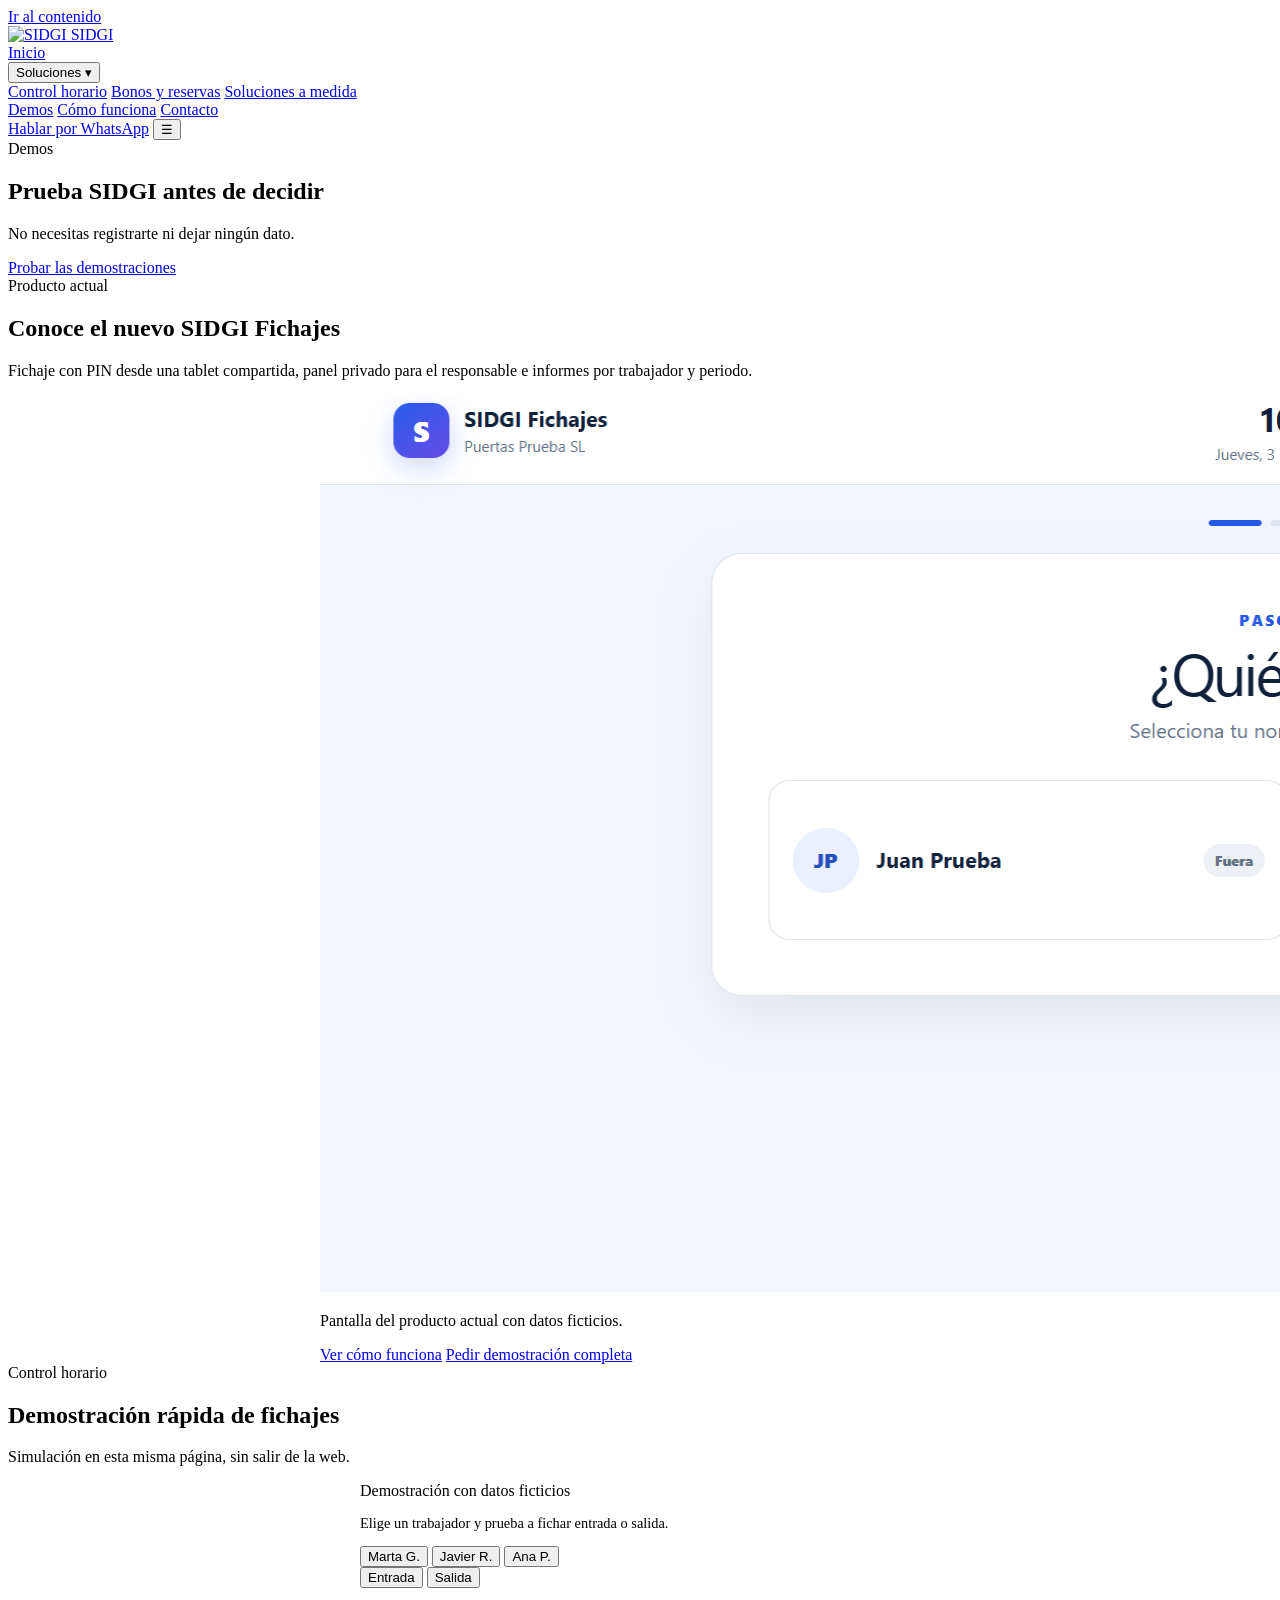
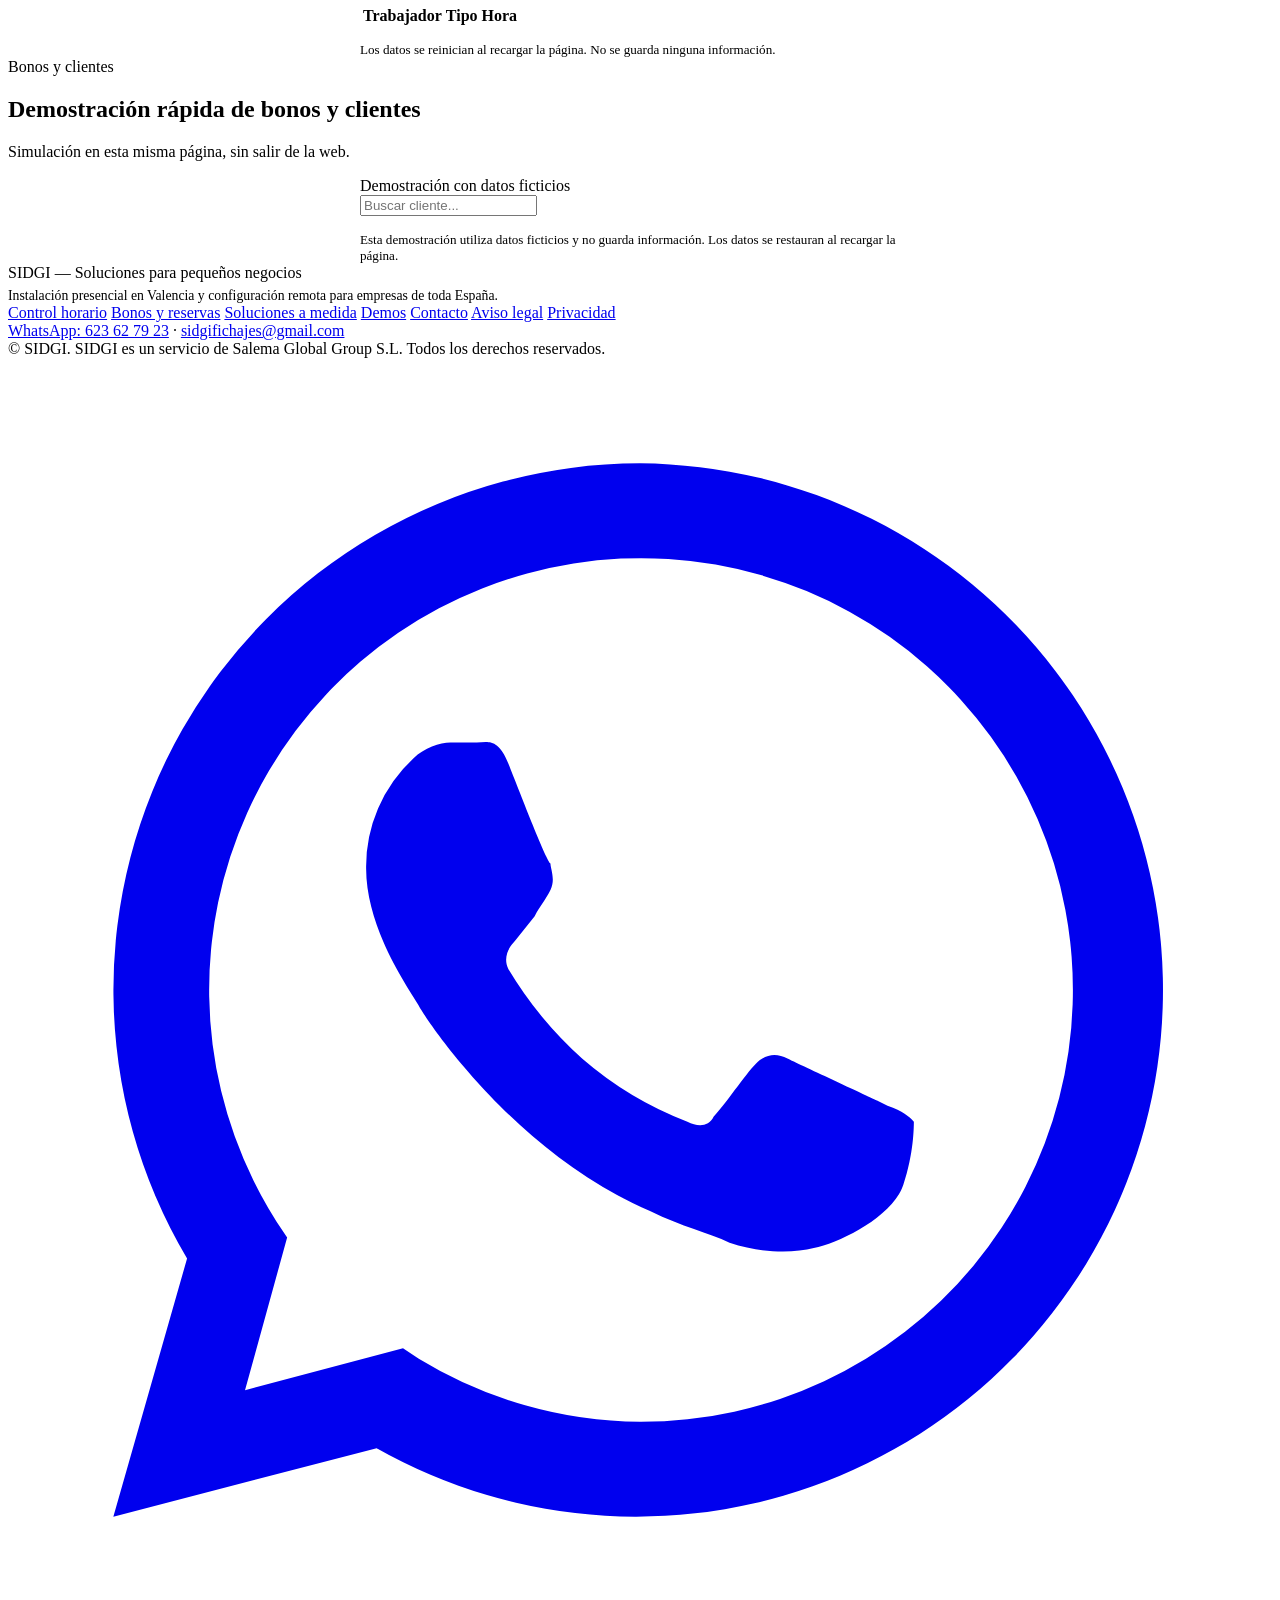
==== demos.html @ 5e6ce364 "Actualiza la web al nuevo SIDGI Fichajes" ====
<!DOCTYPE html>
<html lang="es">
<head>
<meta charset="UTF-8">
<meta name="viewport" content="width=device-width, initial-scale=1.0">
<title>Demos de SIDGI | Fichajes y bonos</title>
<meta name="description" content="Conoce SIDGI Fichajes y prueba demostraciones rápidas de control horario y bonos con datos ficticios, sin registrarte ni dejar datos.">
<link rel="canonical" href="https://sidgi.es/demos.html">
<meta property="og:type" content="website">
<meta property="og:url" content="https://sidgi.es/demos.html">
<meta property="og:title" content="Demos de SIDGI | Fichajes y bonos">
<meta property="og:description" content="Conoce SIDGI Fichajes y prueba demostraciones rápidas con datos ficticios, sin registrarte ni dejar datos.">
<meta property="og:image" content="https://sidgi.es/og-image.png">
<meta property="og:locale" content="es_ES">
<meta name="twitter:card" content="summary_large_image">
<meta name="twitter:title" content="Demos de SIDGI | Fichajes y bonos">
<meta name="twitter:description" content="Conoce SIDGI Fichajes y prueba demostraciones rápidas con datos ficticios, sin registrarte ni dejar datos.">
<meta name="twitter:image" content="https://sidgi.es/og-image.png">
<link rel="icon" href="favicon.ico">
<link rel="preconnect" href="https://fonts.googleapis.com">
<link rel="preconnect" href="https://fonts.gstatic.com" crossorigin>
<link href="https://fonts.googleapis.com/css2?family=Inter:wght@400;500;600;700;800&family=JetBrains+Mono:wght@500;600&display=swap" rel="stylesheet">
<link rel="stylesheet" href="styles.css">
</head>
<body>
<a class="skip-link" href="#main">Ir al contenido</a>

<header class="site-header">
  <div class="container header-inner">
    <a href="index.html" class="brand">
      <img src="img/logo-sidgi.png" alt="SIDGI" class="brand-logo">
      <span>SIDGI</span>
    </a>
    <nav class="main-nav" id="main-nav">
      <a href="index.html">Inicio</a>
      <div class="nav-dropdown">
        <button class="nav-dropdown-toggle" aria-expanded="false">Soluciones ▾</button>
        <div class="nav-dropdown-menu">
          <a href="fichajes.html">Control horario</a>
          <a href="bonos.html">Bonos y reservas</a>
          <a href="automatizaciones.html">Soluciones a medida</a>
        </div>
      </div>
      <a href="demos.html" class="active">Demos</a>
      <a href="index.html#como-trabajamos">Cómo funciona</a>
      <a href="contacto.html">Contacto</a>
    </nav>
    <a href="https://wa.me/34623627923?text=Hola%2C%20he%20visto%20la%20web%20de%20SIDGI%20y%20me%20gustar%C3%ADa%20recibir%20informaci%C3%B3n%20sobre%20sus%20soluciones%20para%20peque%C3%B1os%20negocios." target="_blank" rel="noopener noreferrer" class="btn btn-cta nav-cta">Hablar por WhatsApp</a>
    <button class="menu-toggle" id="menu-toggle" aria-label="Abrir menú" aria-expanded="false">☰</button>
  </div>
</header>

<main id="main">

  <section class="hero">
    <div class="container hero-inner">
      <span class="eyebrow">Demos</span>
      <h1>Prueba SIDGI antes de decidir</h1>
      <p>No necesitas registrarte ni dejar ningún dato.</p>
      <div class="btn-row">
        <a href="#demo-fichajes" class="btn btn-primary">Probar las demostraciones</a>
      </div>
    </div>
  </section>


  <!-- PRODUCTO ACTUAL -->
  <section id="sistema-real" class="section-alt">
    <div class="container">
      <div class="section-head center">
        <span class="eyebrow">Producto actual</span>
        <h2>Conoce el nuevo SIDGI Fichajes</h2>
        <p>Fichaje con PIN desde una tablet compartida, panel privado para el responsable e informes por trabajador y periodo.</p>
      </div>
      <div style="max-width:640px;margin:0 auto;">
        <a href="fichajes.html#sistema-real" aria-label="Ver las pantallas del nuevo SIDGI Fichajes">
          <img src="img/fichajes-v2-tablet.png" alt="Pantalla del nuevo SIDGI Fichajes en una tablet compartida" class="screenshot" width="1918" height="896">
        </a>
        <p class="captures-note">Pantalla del producto actual con datos ficticios.</p>
        <div class="btn-row" style="justify-content:center;">
          <a href="fichajes.html#sistema-real" class="btn btn-primary">Ver cómo funciona</a>
          <a href="https://wa.me/34623627923?text=Hola%2C%20he%20visto%20la%20demostraci%C3%B3n%20de%20SIDGI%20Fichajes%20y%20quiero%20ver%20el%20producto%20completo." target="_blank" rel="noopener noreferrer" class="btn btn-wa">Pedir demostración completa</a>
        </div>
      </div>
    </div>
  </section>

  <!-- DEMO FICHAJES -->
  <section id="demo-fichajes">
    <div class="container">
      <div class="section-head center">
        <span class="eyebrow">Control horario</span>
        <h2>Demostración rápida de fichajes</h2>
        <p>Simulación en esta misma página, sin salir de la web.</p>
      </div>
      <div class="demo-shell" style="max-width:560px;margin:0 auto;">
        <span class="demo-flag">Demostración con datos ficticios</span>
        <p style="font-size:0.9rem;">Elige un trabajador y prueba a fichar entrada o salida.</p>
        <div class="demo-worker-select">
          <button type="button" class="demo-worker-btn selected">Marta G.</button>
          <button type="button" class="demo-worker-btn">Javier R.</button>
          <button type="button" class="demo-worker-btn">Ana P.</button>
        </div>
        <div class="demo-clock-actions">
          <button type="button" class="btn btn-primary" data-action="entrada">Entrada</button>
          <button type="button" class="btn btn-ghost" data-action="salida">Salida</button>
        </div>
        <p class="demo-message"></p>
        <table class="demo-table">
          <thead><tr><th>Trabajador</th><th>Tipo</th><th>Hora</th></tr></thead>
          <tbody></tbody>
        </table>
        <p style="font-size:0.82rem;margin-top:14px;margin-bottom:0;">Los datos se reinician al recargar la página. No se guarda ninguna información.</p>
      </div>
    </div>
  </section>

  <!-- DEMO BONOS -->
  <section id="demo-bonos" class="section-alt">
    <div class="container">
      <div class="section-head center">
        <span class="eyebrow">Bonos y clientes</span>
        <h2>Demostración rápida de bonos y clientes</h2>
        <p>Simulación en esta misma página, sin salir de la web.</p>
      </div>
      <div class="demo-shell" style="max-width:560px;margin:0 auto;">
        <span class="demo-flag">Demostración con datos ficticios</span>
        <div class="demo-client-search">
          <input type="text" placeholder="Buscar cliente...">
        </div>
        <div class="demo-client-list"></div>
        <div class="demo-client-card"></div>
        <p class="demo-message"></p>
        <p style="font-size:0.82rem;margin-top:14px;margin-bottom:0;">Esta demostración utiliza datos ficticios y no guarda información. Los datos se restauran al recargar la página.</p>
      </div>
    </div>
  </section>

</main>

<footer class="site-footer">
  <div class="container footer-inner">
    <div>
      <div class="footer-brand">SIDGI — Soluciones para pequeños negocios</div>
      <p style="font-size:0.86rem;color:var(--ink-faint);margin:6px 0 0;">Instalación presencial en Valencia y configuración remota para empresas de toda España.</p>
    </div>
    <nav class="footer-nav">
      <a href="fichajes.html">Control horario</a>
      <a href="bonos.html">Bonos y reservas</a>
      <a href="automatizaciones.html">Soluciones a medida</a>
      <a href="demos.html">Demos</a>
      <a href="contacto.html">Contacto</a>
      <a href="aviso-legal.html">Aviso legal</a>
      <a href="privacidad.html">Privacidad</a>
    </nav>
    <div class="footer-contact">
      <a href="https://wa.me/34623627923?text=Hola%2C%20he%20visto%20la%20web%20de%20SIDGI%20y%20me%20gustar%C3%ADa%20recibir%20informaci%C3%B3n%20sobre%20sus%20soluciones%20para%20peque%C3%B1os%20negocios." target="_blank" rel="noopener noreferrer">WhatsApp: 623 62 79 23</a> · <a href="mailto:sidgifichajes@gmail.com">sidgifichajes@gmail.com</a>
    </div>
    <div class="footer-copy">© <span id="year"></span> SIDGI. SIDGI es un servicio de Salema Global Group S.L. Todos los derechos reservados.</div>
  </div>
</footer>


<a class="wa-float" href="https://wa.me/34623627923?text=Hola%2C%20he%20visto%20la%20web%20de%20SIDGI%20y%20me%20gustar%C3%ADa%20recibir%20informaci%C3%B3n%20sobre%20sus%20soluciones%20para%20peque%C3%B1os%20negocios." target="_blank" rel="noopener noreferrer" aria-label="Hablar por WhatsApp"><svg viewBox="0 0 24 24" fill="currentColor" aria-hidden="true"><path d="M12 2a10 10 0 0 0-8.6 15.1L2 22l5-1.3A10 10 0 1 0 12 2Zm0 18.2a8.2 8.2 0 0 1-4.2-1.2l-.3-.2-3 .8.8-2.9-.2-.3A8.2 8.2 0 1 1 12 20.2Zm4.5-6.1c-.2-.1-1.5-.7-1.7-.8-.2-.1-.4-.1-.6.1-.2.2-.6.8-.8 1-.1.2-.3.2-.5.1a6.7 6.7 0 0 1-2-1.2 7.4 7.4 0 0 1-1.4-1.7c-.1-.2 0-.4.1-.5l.4-.5c.1-.2.2-.3.3-.5s0-.4 0-.5c-.1-.1-.6-1.4-.8-1.9-.2-.5-.4-.4-.6-.4h-.5c-.2 0-.5.1-.7.3a2.8 2.8 0 0 0-.9 2.1c0 1.2.9 2.4 1 2.6.1.2 1.8 2.8 4.4 3.9.6.3 1.1.4 1.5.6.6.2 1.2.2 1.6.1.5-.1 1.5-.6 1.7-1.2.2-.6.2-1.1.2-1.2-.1-.1-.2-.2-.5-.3Z"/></svg></a>
<script src="script.js"></script>
</body>
</html>
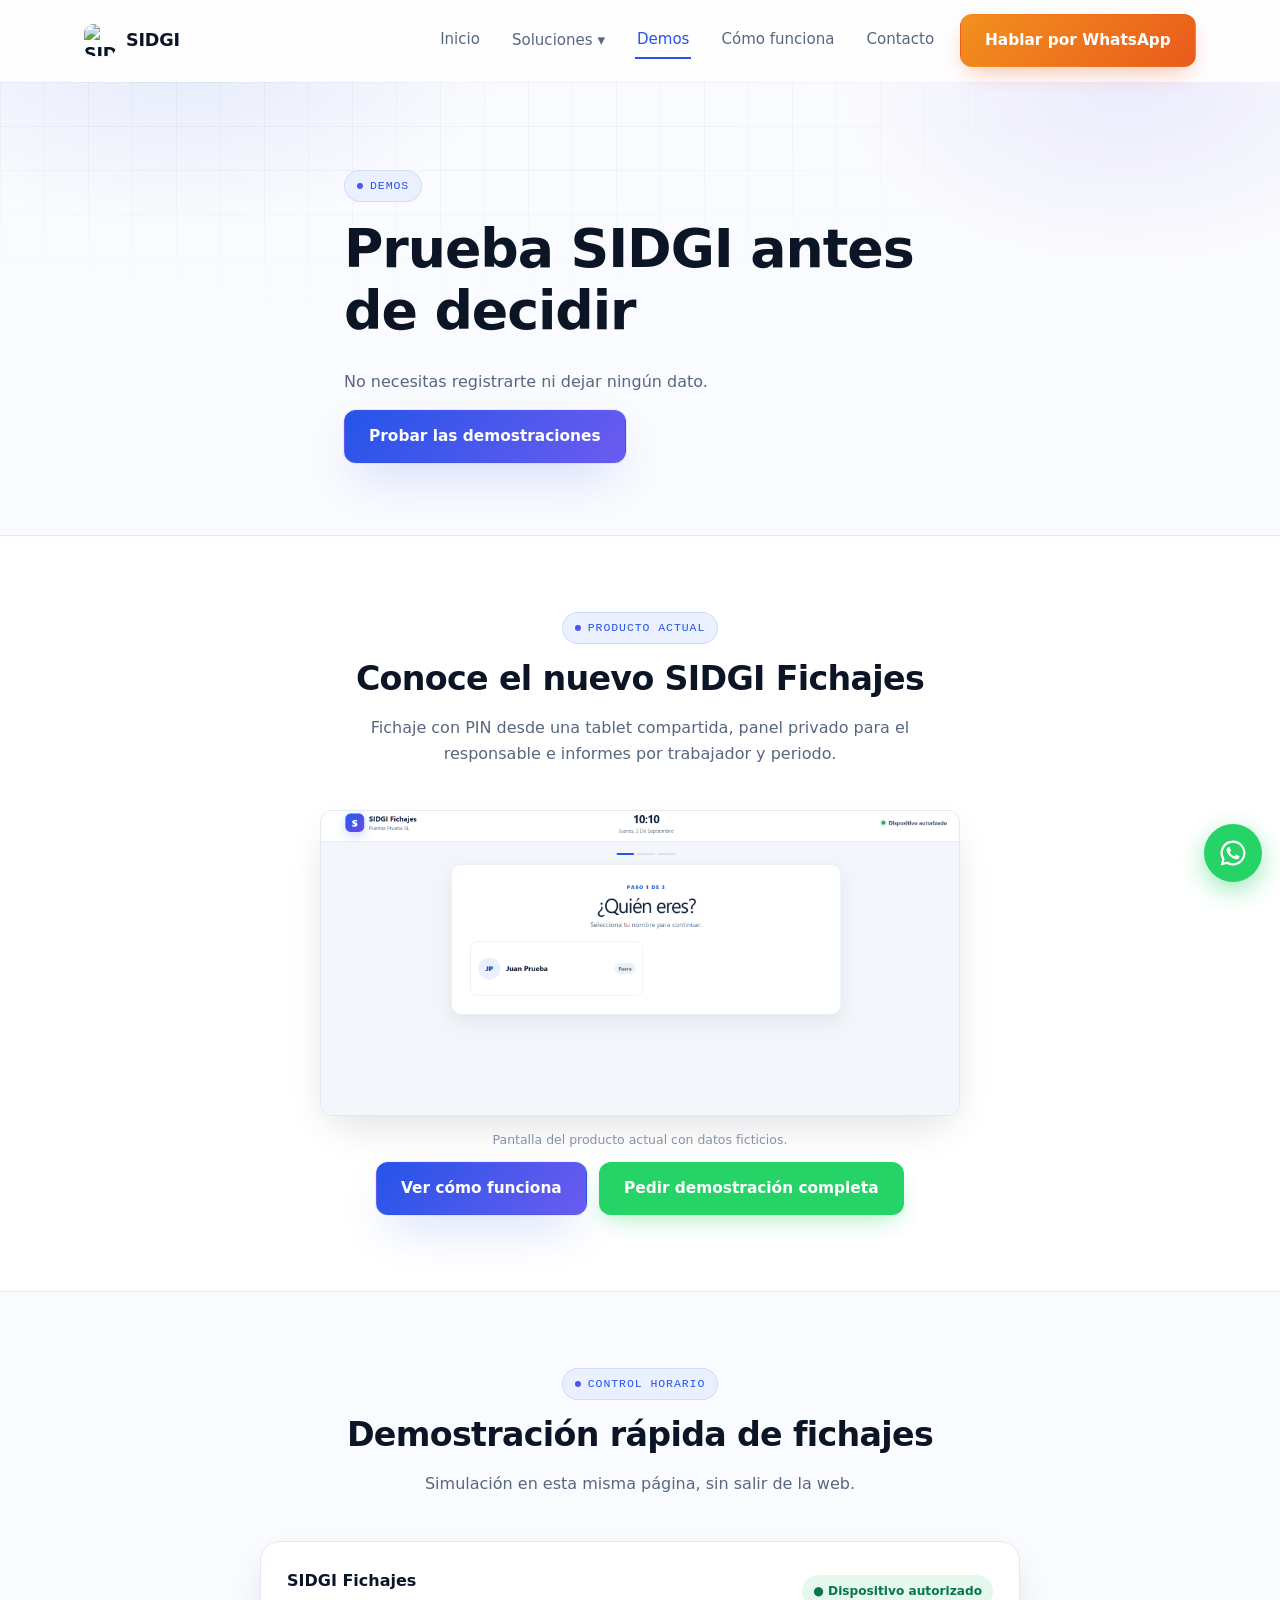
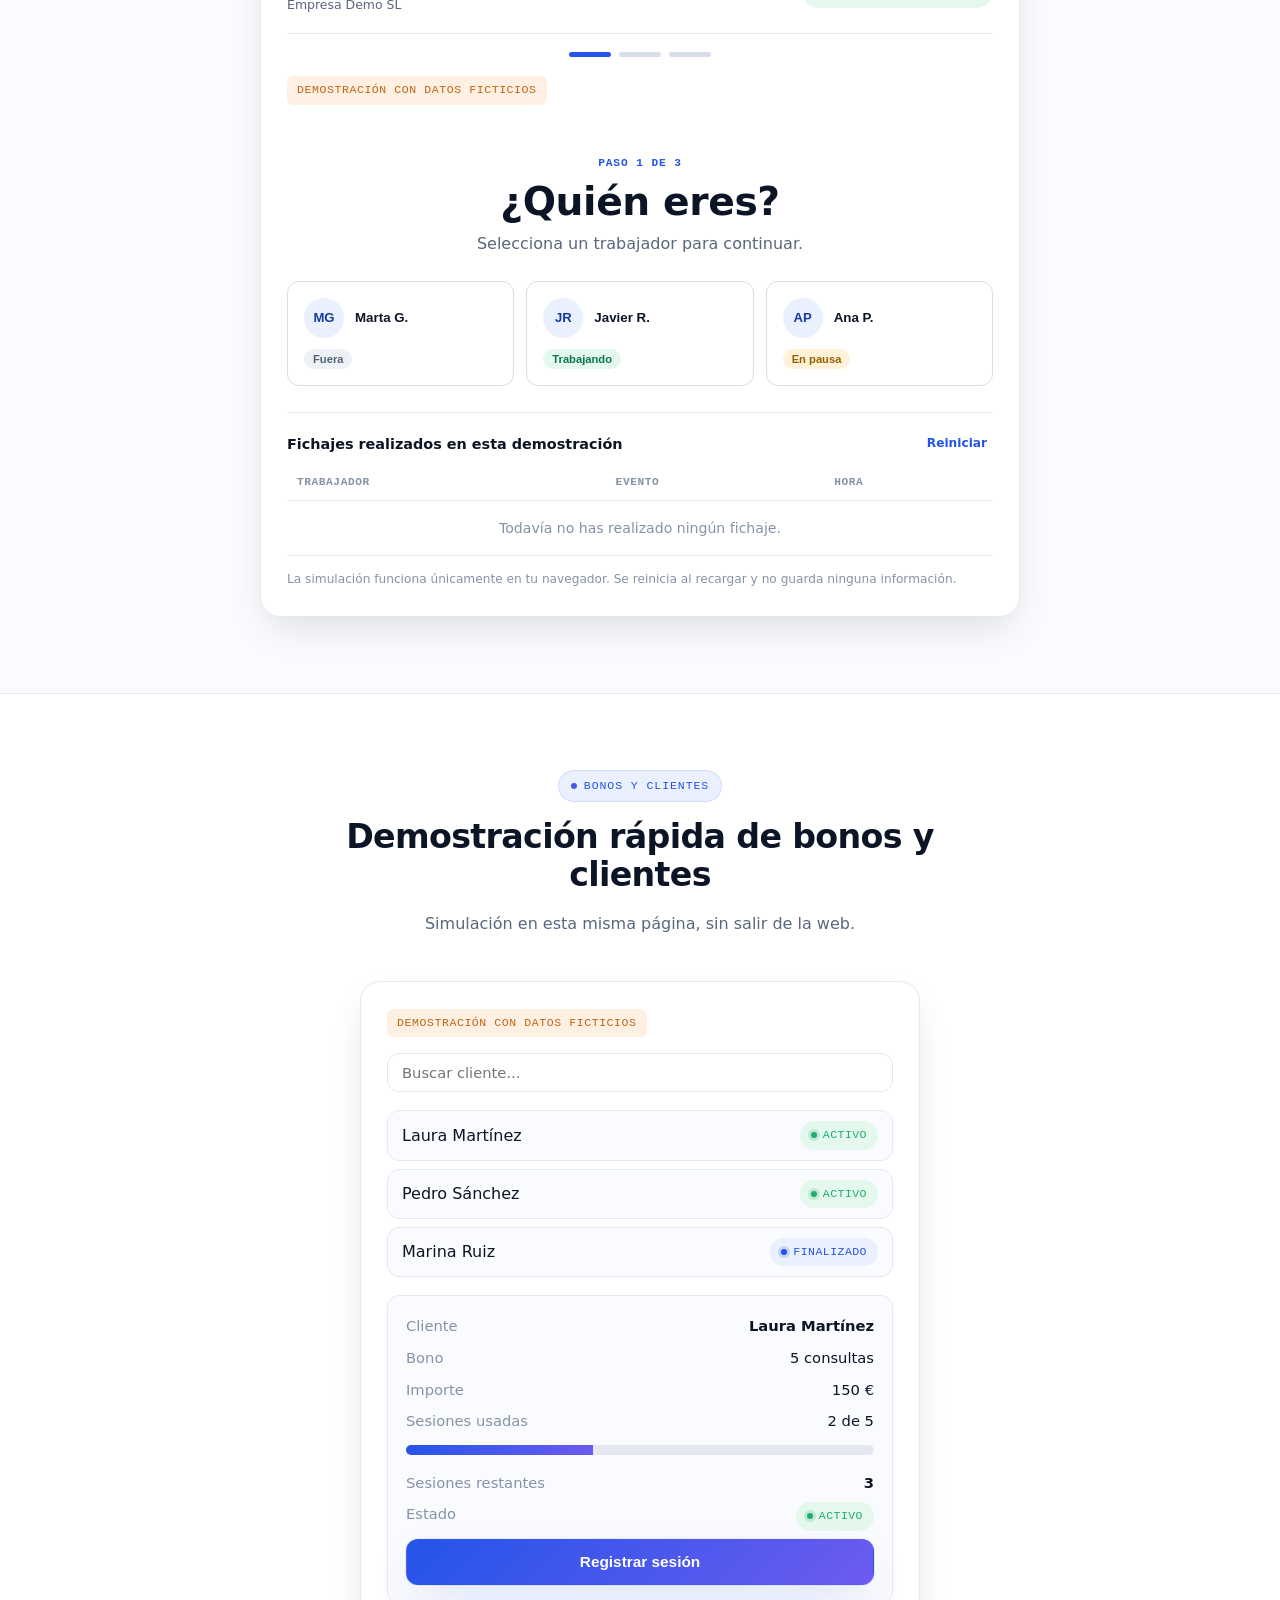
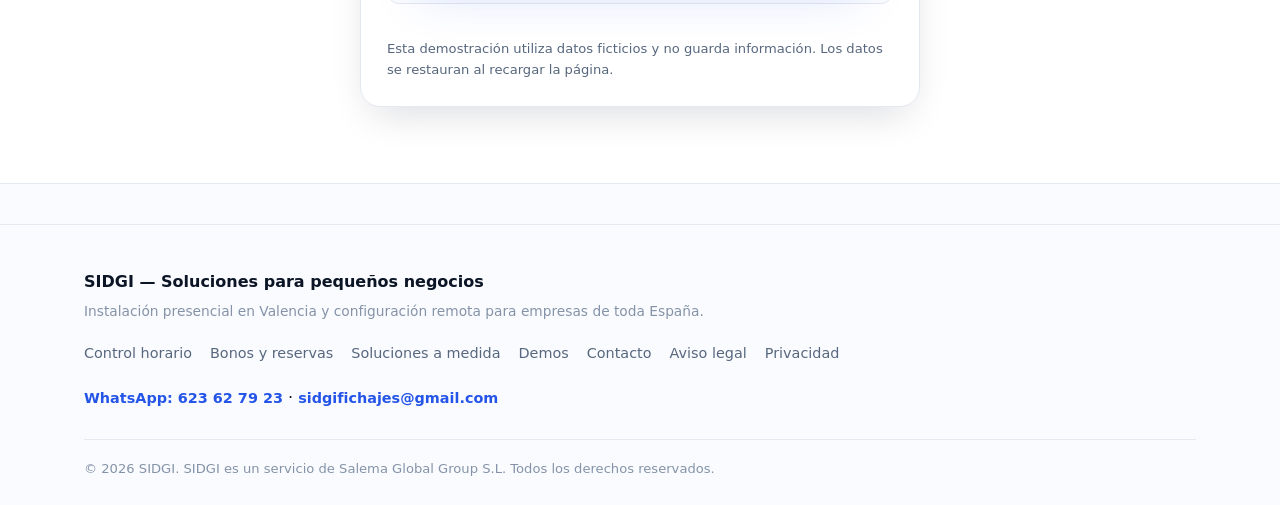
==== commit d349ec9c: "Renueva la demostracion interactiva de fichajes" ====
--- a/demos.html
+++ b/demos.html
@@ -93,24 +93,72 @@
         <h2>Demostración rápida de fichajes</h2>
         <p>Simulación en esta misma página, sin salir de la web.</p>
       </div>
-      <div class="demo-shell" style="max-width:560px;margin:0 auto;">
+      <div class="demo-shell demo-timeclock" style="max-width:760px;margin:0 auto;">
+        <div class="demo-kiosk-head">
+          <div><strong>SIDGI Fichajes</strong><span>Empresa Demo SL</span></div>
+          <span class="demo-device-ok">● Dispositivo autorizado</span>
+        </div>
+        <div class="demo-progress" aria-label="Progreso de la demostración"><span class="active"></span><span></span><span></span></div>
         <span class="demo-flag">Demostración con datos ficticios</span>
-        <p style="font-size:0.9rem;">Elige un trabajador y prueba a fichar entrada o salida.</p>
-        <div class="demo-worker-select">
-          <button type="button" class="demo-worker-btn selected">Marta G.</button>
-          <button type="button" class="demo-worker-btn">Javier R.</button>
-          <button type="button" class="demo-worker-btn">Ana P.</button>
-        </div>
-        <div class="demo-clock-actions">
-          <button type="button" class="btn btn-primary" data-action="entrada">Entrada</button>
-          <button type="button" class="btn btn-ghost" data-action="salida">Salida</button>
-        </div>
-        <p class="demo-message"></p>
-        <table class="demo-table">
-          <thead><tr><th>Trabajador</th><th>Tipo</th><th>Hora</th></tr></thead>
-          <tbody></tbody>
-        </table>
-        <p style="font-size:0.82rem;margin-top:14px;margin-bottom:0;">Los datos se reinician al recargar la página. No se guarda ninguna información.</p>
+        <p class="demo-message" role="status" aria-live="polite"></p>
+
+        <div data-demo-step="workers">
+          <div class="demo-step-head">
+            <span>Paso 1 de 3</span>
+            <h3>¿Quién eres?</h3>
+            <p>Selecciona un trabajador para continuar.</p>
+          </div>
+          <div class="demo-worker-grid">
+            <button type="button" class="demo-worker-card" data-worker="marta">
+              <span class="demo-avatar">MG</span><strong>Marta G.</strong><span class="demo-status" data-status-for="marta"></span>
+            </button>
+            <button type="button" class="demo-worker-card" data-worker="javier">
+              <span class="demo-avatar">JR</span><strong>Javier R.</strong><span class="demo-status" data-status-for="javier"></span>
+            </button>
+            <button type="button" class="demo-worker-card" data-worker="ana">
+              <span class="demo-avatar">AP</span><strong>Ana P.</strong><span class="demo-status" data-status-for="ana"></span>
+            </button>
+          </div>
+        </div>
+
+        <div data-demo-step="pin" hidden>
+          <button type="button" class="demo-back" data-demo-back>← Cambiar trabajador</button>
+          <div class="demo-step-head">
+            <span>Paso 2 de 3</span>
+            <h3>Confirma tu identidad</h3>
+            <p>Introduce el PIN de demostración: <strong>1234</strong></p>
+          </div>
+          <div class="demo-selected-worker"><span class="demo-avatar"></span><strong></strong></div>
+          <div class="demo-pin-dots" aria-label="PIN introducido"><span></span><span></span><span></span><span></span></div>
+          <div class="demo-keypad" aria-label="Teclado numérico">
+            <button type="button" data-pin-key="1">1</button><button type="button" data-pin-key="2">2</button><button type="button" data-pin-key="3">3</button>
+            <button type="button" data-pin-key="4">4</button><button type="button" data-pin-key="5">5</button><button type="button" data-pin-key="6">6</button>
+            <button type="button" data-pin-key="7">7</button><button type="button" data-pin-key="8">8</button><button type="button" data-pin-key="9">9</button>
+            <button type="button" class="demo-key-delete" data-pin-delete>Borrar</button><button type="button" data-pin-key="0">0</button><button type="button" class="demo-key-confirm" data-pin-confirm disabled>Confirmar</button>
+          </div>
+          <p class="demo-pin-error" role="alert"></p>
+        </div>
+
+        <div data-demo-step="actions" hidden>
+          <button type="button" class="demo-back" data-demo-back>← Cambiar trabajador</button>
+          <div class="demo-step-head">
+            <span>Paso 3 de 3</span>
+            <h3 data-demo-greeting></h3>
+            <p data-demo-state></p>
+          </div>
+          <div class="demo-action-grid" data-demo-actions></div>
+        </div>
+
+        <div class="demo-recent">
+          <div class="demo-recent-head"><h4>Fichajes realizados en esta demostración</h4><button type="button" data-demo-reset>Reiniciar</button></div>
+          <div class="demo-table-wrap">
+            <table class="demo-table">
+              <thead><tr><th>Trabajador</th><th>Evento</th><th>Hora</th></tr></thead>
+              <tbody><tr class="demo-empty"><td colspan="3">Todavía no has realizado ningún fichaje.</td></tr></tbody>
+            </table>
+          </div>
+        </div>
+        <p class="demo-privacy-note">La simulación funciona únicamente en tu navegador. Se reinicia al recargar y no guarda ninguna información.</p>
       </div>
     </div>
   </section>
--- a/styles.css
+++ b/styles.css
@@ -0,0 +1,809 @@
+/* =========================================================
+   SIDGI — Design tokens (premium SaaS pass)
+   ========================================================= */
+:root {
+  --bg: #fafbfe;
+  --bg-alt: #f2f5fa;
+  --surface: #ffffff;
+  --surface-glass: rgba(255, 255, 255, 0.72);
+  --ink: #0b1526;
+  --ink-soft: #57677e;
+  --ink-faint: #8493a8;
+  --border: #e4e9f1;
+  --border-strong: #d7deea;
+
+  --primary: #2454e8;
+  --primary-dark: #153b9e;
+  --primary-tint: #eaf0fe;
+  --violet: #6d5bf0;
+  --gradient-brand: linear-gradient(135deg, #2454e8 0%, #6d5bf0 100%);
+
+  --cta: #ea7a1c;
+  --cta-dark: #c4630f;
+  --cta-tint: #fef1e4;
+  --gradient-cta: linear-gradient(135deg, #f2911e 0%, #ea5a1c 100%);
+
+  --status: #1fae6b;
+  --status-tint: #e4f8ed;
+
+  --radius-sm: 8px;
+  --radius-md: 12px;
+  --radius-lg: 20px;
+  --radius-xl: 28px;
+
+  --shadow-xs: 0 1px 2px rgba(11, 21, 38, 0.05);
+  --shadow-sm: 0 2px 10px rgba(11, 21, 38, 0.06);
+  --shadow-md: 0 16px 40px -12px rgba(11, 21, 38, 0.16);
+  --shadow-lg: 0 30px 70px -16px rgba(11, 21, 38, 0.22);
+  --shadow-glow: 0 0 0 1px rgba(36, 84, 232, 0.08), 0 20px 48px -14px rgba(36, 84, 232, 0.28);
+
+  --font-body: "Inter", system-ui, -apple-system, "Segoe UI", sans-serif;
+  --font-label: "JetBrains Mono", "SFMono-Regular", Consolas, monospace;
+
+  --container-width: 1160px;
+  --ease: cubic-bezier(0.16, 1, 0.3, 1);
+}
+
+* { box-sizing: border-box; }
+html { scroll-behavior: smooth; }
+@media (prefers-reduced-motion: reduce) {
+  html { scroll-behavior: auto; }
+  * { animation-duration: 0.001ms !important; transition-duration: 0.001ms !important; }
+}
+
+body {
+  margin: 0;
+  background: var(--bg);
+  color: var(--ink);
+  font-family: var(--font-body);
+  font-size: 16px;
+  line-height: 1.6;
+  -webkit-font-smoothing: antialiased;
+  text-rendering: optimizeLegibility;
+}
+
+img { max-width: 100%; display: block; }
+a { color: inherit; }
+
+.container {
+  max-width: var(--container-width);
+  margin: 0 auto;
+  padding: 0 24px;
+}
+
+h1, h2, h3 { line-height: 1.15; margin: 0 0 0.5em; font-weight: 800; color: var(--ink); letter-spacing: -0.02em; }
+h1 { font-size: clamp(2.1rem, 4.2vw, 3.4rem); }
+h2 { font-size: clamp(1.6rem, 2.6vw, 2.3rem); }
+h3 { font-size: 1.15rem; font-weight: 700; letter-spacing: -0.01em; }
+p { margin: 0 0 1em; color: var(--ink-soft); }
+
+.eyebrow {
+  display: inline-flex;
+  align-items: center;
+  gap: 7px;
+  font-family: var(--font-label);
+  font-size: 0.72rem;
+  font-weight: 500;
+  letter-spacing: 0.08em;
+  text-transform: uppercase;
+  color: var(--primary);
+  background: var(--primary-tint);
+  padding: 6px 12px;
+  border-radius: 100px;
+  margin-bottom: 16px;
+  border: 1px solid rgba(36, 84, 232, 0.12);
+}
+.eyebrow::before {
+  content: "";
+  width: 6px;
+  height: 6px;
+  border-radius: 50%;
+  background: var(--gradient-brand);
+  flex-shrink: 0;
+}
+
+/* Status pill — signature element */
+.pill {
+  display: inline-flex;
+  align-items: center;
+  gap: 6px;
+  font-family: var(--font-label);
+  font-size: 0.72rem;
+  font-weight: 500;
+  letter-spacing: 0.04em;
+  text-transform: uppercase;
+  padding: 5px 11px;
+  border-radius: 100px;
+  background: var(--status-tint);
+  color: var(--status);
+}
+.pill::before {
+  content: "";
+  width: 6px;
+  height: 6px;
+  border-radius: 50%;
+  background: currentColor;
+  box-shadow: 0 0 0 3px color-mix(in srgb, currentColor 18%, transparent);
+}
+.pill.pill-neutral { background: var(--primary-tint); color: var(--primary); }
+
+/* =========================================================
+   Buttons
+   ========================================================= */
+.btn {
+  display: inline-flex;
+  align-items: center;
+  justify-content: center;
+  gap: 8px;
+  padding: 13px 24px;
+  border-radius: var(--radius-md);
+  font-weight: 600;
+  font-size: 0.96rem;
+  text-decoration: none;
+  border: 1px solid transparent;
+  cursor: pointer;
+  transition: transform 0.25s var(--ease), box-shadow 0.25s var(--ease), background 0.25s var(--ease), border-color 0.25s var(--ease);
+  will-change: transform;
+}
+.btn:focus-visible { outline: 3px solid var(--cta); outline-offset: 2px; }
+.btn:active { transform: translateY(1px) scale(0.98); }
+
+.btn-cta {
+  background: var(--gradient-cta);
+  color: #fff;
+  box-shadow: 0 10px 24px -8px rgba(234, 90, 28, 0.45);
+}
+.btn-cta:hover { transform: translateY(-2px); box-shadow: 0 16px 34px -8px rgba(234, 90, 28, 0.5); }
+
+.btn-primary { background: var(--gradient-brand); color: #fff; box-shadow: var(--shadow-glow); }
+.btn-primary:hover { transform: translateY(-2px); box-shadow: 0 0 0 1px rgba(36,84,232,.1), 0 26px 54px -14px rgba(36, 84, 232, 0.38); }
+
+.btn-ghost { background: var(--surface); color: var(--primary); border-color: var(--border-strong); }
+.btn-ghost:hover { border-color: var(--primary); background: var(--primary-tint); transform: translateY(-2px); }
+
+.btn-block { width: 100%; }
+.btn-row { display: flex; flex-wrap: wrap; gap: 12px; margin-top: 8px; }
+
+/* =========================================================
+   Header / nav
+   ========================================================= */
+.site-header {
+  position: sticky;
+  top: 0;
+  z-index: 50;
+  background: var(--surface-glass);
+  backdrop-filter: blur(14px) saturate(160%);
+  -webkit-backdrop-filter: blur(14px) saturate(160%);
+  border-bottom: 1px solid transparent;
+  transition: border-color 0.3s var(--ease), box-shadow 0.3s var(--ease);
+}
+.site-header.is-scrolled { border-bottom-color: var(--border); box-shadow: 0 8px 24px -18px rgba(11,21,38,.3); }
+
+.header-inner { display: flex; align-items: center; gap: 24px; padding-top: 14px; padding-bottom: 14px; }
+.brand { display: flex; align-items: center; gap: 10px; text-decoration: none; font-weight: 800; font-size: 1.1rem; color: var(--ink); margin-right: auto; letter-spacing: -0.01em; }
+.brand-logo { width: 32px; height: 32px; border-radius: 9px; object-fit: cover; box-shadow: var(--shadow-xs); }
+
+.main-nav { display: flex; align-items: center; gap: 28px; }
+.main-nav a { text-decoration: none; font-weight: 500; font-size: 0.94rem; color: var(--ink-soft); padding: 6px 2px; border-bottom: 2px solid transparent; transition: color 0.2s ease, border-color 0.2s ease; }
+.main-nav a:hover, .main-nav a.active { color: var(--primary); border-bottom-color: var(--primary); }
+
+.nav-dropdown { position: relative; }
+.nav-dropdown-toggle { font-family: inherit; font-size: 0.94rem; font-weight: 500; color: var(--ink-soft); background: none; border: none; cursor: pointer; padding: 6px 2px; display: inline-flex; align-items: center; gap: 4px; transition: color 0.2s ease; }
+.nav-dropdown-toggle:hover { color: var(--primary); }
+.nav-dropdown-menu {
+  opacity: 0; visibility: hidden; transform: translateY(-6px);
+  position: absolute; top: calc(100% + 12px); left: 0;
+  background: var(--surface); border: 1px solid var(--border); border-radius: var(--radius-md);
+  box-shadow: var(--shadow-lg); min-width: 230px; padding: 8px;
+  transition: opacity 0.2s var(--ease), transform 0.2s var(--ease), visibility 0.2s;
+}
+.nav-dropdown.open .nav-dropdown-menu,
+.nav-dropdown:focus-within .nav-dropdown-menu { opacity: 1; visibility: visible; transform: translateY(0); }
+.nav-dropdown-menu a { display: block; padding: 10px 12px; border-radius: 8px; font-size: 0.92rem; color: var(--ink-soft); text-decoration: none; border-bottom: none !important; }
+.nav-dropdown-menu a:hover { background: var(--primary-tint); color: var(--primary); }
+
+.nav-cta { white-space: nowrap; }
+.menu-toggle { display: none; background: var(--surface); border: 1px solid var(--border); border-radius: 8px; font-size: 1.2rem; width: 42px; height: 42px; cursor: pointer; color: var(--ink); }
+
+@media (max-width: 860px) {
+  .main-nav { display: none; position: absolute; top: 100%; left: 0; right: 0; background: var(--surface); border-bottom: 1px solid var(--border); flex-direction: column; align-items: stretch; gap: 0; padding: 8px 24px 16px; box-shadow: var(--shadow-md); }
+  .main-nav.open { display: flex; }
+  .main-nav a { padding: 12px 4px; border-bottom: 1px solid var(--border); }
+  .nav-dropdown-menu { position: static; box-shadow: none; border: none; padding: 0 0 0 10px; opacity: 1; visibility: visible; transform: none; display: none; }
+  .nav-dropdown.open .nav-dropdown-menu { display: block; }
+  .nav-cta { display: none; }
+  .menu-toggle { display: inline-flex; align-items: center; justify-content: center; }
+}
+
+/* =========================================================
+   Sections & layout helpers
+   ========================================================= */
+section { padding: 76px 0; position: relative; }
+.section-alt { background: var(--surface); border-top: 1px solid var(--border); border-bottom: 1px solid var(--border); }
+.section-head { max-width: 640px; margin: 0 0 44px; }
+.section-head.center { margin-left: auto; margin-right: auto; text-align: center; }
+
+.grid { display: grid; gap: 24px; }
+.grid-3 { grid-template-columns: repeat(3, 1fr); }
+.grid-2 { grid-template-columns: repeat(2, 1fr); }
+.grid-4 { grid-template-columns: repeat(4, 1fr); }
+@media (max-width: 900px) { .grid-3, .grid-4 { grid-template-columns: repeat(2, 1fr); } }
+@media (max-width: 600px) { .grid-2, .grid-3, .grid-4 { grid-template-columns: 1fr; } }
+
+/* Scroll reveal */
+.reveal { opacity: 0; transform: translateY(18px); transition: opacity 0.7s var(--ease), transform 0.7s var(--ease); }
+.reveal-visible { opacity: 1; transform: translateY(0); }
+
+/* =========================================================
+   Hero
+   ========================================================= */
+.hero {
+  padding: 88px 0 72px;
+  position: relative;
+  overflow: hidden;
+  background:
+    radial-gradient(560px 320px at 14% -10%, rgba(36, 84, 232, 0.10), transparent 60%),
+    radial-gradient(480px 300px at 88% 0%, rgba(109, 91, 240, 0.10), transparent 60%);
+}
+.hero::before {
+  content: "";
+  position: absolute;
+  inset: 0;
+  background-image:
+    linear-gradient(to right, rgba(11, 21, 38, 0.035) 1px, transparent 1px),
+    linear-gradient(to bottom, rgba(11, 21, 38, 0.035) 1px, transparent 1px);
+  background-size: 44px 44px;
+  mask-image: radial-gradient(ellipse 70% 60% at 30% 0%, #000 40%, transparent 85%);
+  pointer-events: none;
+}
+.hero .container { position: relative; }
+.hero-grid { display: grid; grid-template-columns: 1.05fr 0.95fr; gap: 48px; align-items: center; }
+@media (max-width: 980px) { .hero-grid { grid-template-columns: 1fr; } }
+.hero-inner { max-width: 640px; }
+.hero ul { list-style: none; margin: 24px 0; padding: 0; display: grid; gap: 12px; }
+.hero ul li { display: flex; gap: 10px; align-items: flex-start; color: var(--ink-soft); font-size: 0.98rem; }
+.hero ul li::before { content: "✓"; color: var(--status); font-weight: 700; flex-shrink: 0; }
+.hero-note { font-size: 0.88rem; color: var(--ink-faint); margin-top: 20px; }
+
+/* Hero product mockup */
+.hero-visual { display: flex; flex-direction: column; align-items: center; animation: floatIn 1s var(--ease) both 0.15s; }
+@keyframes floatIn { from { opacity: 0; transform: translateY(24px) scale(0.98); } to { opacity: 1; transform: translateY(0) scale(1); } }
+@media (prefers-reduced-motion: reduce) { .hero-visual { animation: none; } }
+
+.mockup-window {
+  width: 100%;
+  max-width: 440px;
+  background: var(--surface);
+  border-radius: var(--radius-lg);
+  border: 1px solid var(--border);
+  box-shadow: var(--shadow-lg);
+  overflow: hidden;
+  transform: rotate(-1.2deg);
+  transition: transform 0.4s var(--ease);
+}
+.mockup-window:hover { transform: rotate(0deg) translateY(-4px); }
+.mockup-bar {
+  display: flex;
+  align-items: center;
+  gap: 6px;
+  padding: 12px 16px;
+  background: var(--bg-alt);
+  border-bottom: 1px solid var(--border);
+}
+.mockup-dot { width: 9px; height: 9px; border-radius: 50%; background: var(--border-strong); }
+.mockup-dot:nth-child(1) { background: #f2635a; }
+.mockup-dot:nth-child(2) { background: #f2b02a; }
+.mockup-dot:nth-child(3) { background: #33c164; }
+.mockup-url {
+  margin-left: 10px;
+  font-family: var(--font-label);
+  font-size: 0.7rem;
+  color: var(--ink-faint);
+  background: var(--surface);
+  border: 1px solid var(--border);
+  border-radius: 6px;
+  padding: 3px 10px;
+}
+.mockup-body { padding: 22px; }
+.mockup-row {
+  display: flex;
+  align-items: center;
+  justify-content: space-between;
+  padding: 12px 14px;
+  border-radius: var(--radius-sm);
+  background: var(--bg-alt);
+  margin-bottom: 10px;
+  font-size: 0.86rem;
+}
+.mockup-row:last-child { margin-bottom: 0; }
+.mockup-avatar {
+  width: 28px; height: 28px; border-radius: 50%;
+  background: var(--gradient-brand);
+  display: inline-flex; align-items: center; justify-content: center;
+  color: #fff; font-size: 0.7rem; font-weight: 700;
+  margin-right: 10px;
+}
+.mockup-name { display: flex; align-items: center; font-weight: 600; color: var(--ink); }
+.mockup-bars { display: flex; align-items: flex-end; gap: 8px; height: 70px; margin-top: 6px; }
+.mockup-bars .bar { flex: 1; background: var(--gradient-brand); border-radius: 5px 5px 0 0; opacity: 0.85; }
+.mockup-stat-row { display: flex; gap: 10px; margin-top: 14px; }
+.mockup-stat { flex: 1; background: var(--bg-alt); border-radius: var(--radius-sm); padding: 10px 12px; }
+.mockup-stat .num { font-weight: 800; font-size: 1.1rem; color: var(--ink); }
+.mockup-stat .cap { font-family: var(--font-label); font-size: 0.62rem; text-transform: uppercase; letter-spacing: 0.05em; color: var(--ink-faint); }
+
+/* =========================================================
+   Cards
+   ========================================================= */
+.card {
+  background: var(--surface);
+  border: 1px solid var(--border);
+  border-radius: var(--radius-lg);
+  padding: 28px;
+  box-shadow: var(--shadow-sm);
+  display: flex;
+  flex-direction: column;
+  transition: transform 0.3s var(--ease), box-shadow 0.3s var(--ease), border-color 0.3s var(--ease);
+}
+.card:hover { transform: translateY(-5px); box-shadow: var(--shadow-md); border-color: var(--border-strong); }
+.card h3 { margin-bottom: 10px; }
+.card p { margin-bottom: 14px; }
+.card ul { list-style: none; padding: 0; margin: 0 0 18px; display: grid; gap: 8px; flex-grow: 1; }
+.card ul li { font-size: 0.92rem; color: var(--ink-soft); display: flex; gap: 8px; }
+.card ul li::before { content: "—"; color: var(--primary); flex-shrink: 0; }
+.card .btn { margin-top: auto; align-self: flex-start; }
+
+.icon-badge {
+  width: 46px; height: 46px; border-radius: 13px;
+  background: var(--gradient-brand);
+  color: #fff;
+  display: flex; align-items: center; justify-content: center;
+  margin-bottom: 18px;
+  box-shadow: var(--shadow-glow);
+}
+.icon-badge svg { width: 22px; height: 22px; }
+
+/* Problem list */
+.problem-list { list-style: none; margin: 0; padding: 0; display: grid; gap: 14px; }
+.problem-list li {
+  background: var(--surface); border: 1px solid var(--border); border-radius: var(--radius-md);
+  padding: 16px 18px; color: var(--ink-soft); display: flex; gap: 10px;
+  transition: transform 0.3s var(--ease), box-shadow 0.3s var(--ease);
+}
+.problem-list li:hover { transform: translateX(4px); box-shadow: var(--shadow-sm); }
+.problem-list li::before { content: "!"; font-weight: 700; color: var(--cta); flex-shrink: 0; }
+.problem-close { margin-top: 26px; font-weight: 700; color: var(--primary); font-size: 1.05rem; }
+
+/* Steps */
+.steps { display: grid; gap: 22px; }
+.step { display: flex; gap: 18px; align-items: flex-start; }
+.step-num {
+  font-family: var(--font-label); font-size: 0.85rem; font-weight: 600; color: #fff;
+  background: var(--gradient-brand); width: 36px; height: 36px; border-radius: 50%;
+  display: flex; align-items: center; justify-content: center; flex-shrink: 0;
+  box-shadow: var(--shadow-glow);
+}
+.step h3 { margin-bottom: 4px; }
+.step p { margin: 0; }
+
+/* Before / after case cards */
+.case-card {
+  background: var(--surface); border: 1px solid var(--border); border-radius: var(--radius-lg);
+  padding: 26px; box-shadow: var(--shadow-sm);
+  transition: transform 0.3s var(--ease), box-shadow 0.3s var(--ease);
+}
+.case-card:hover { transform: translateY(-5px); box-shadow: var(--shadow-md); }
+.case-card .tag { margin-bottom: 12px; }
+.case-row { display: grid; gap: 14px; margin-top: 14px; }
+.case-block { border-left: 3px solid var(--border); padding-left: 12px; }
+.case-block.before { border-color: #cbd5e1; }
+.case-block.after { border-color: var(--status); }
+.case-block span { display: block; font-family: var(--font-label); font-size: 0.68rem; text-transform: uppercase; letter-spacing: 0.06em; color: var(--ink-faint); margin-bottom: 4px; }
+.case-block p { margin: 0; font-size: 0.94rem; }
+
+/* Companies using SIDGI */
+.company-card {
+  background: var(--surface); border: 1px solid var(--border); border-radius: var(--radius-lg);
+  padding: 24px; box-shadow: var(--shadow-sm);
+  display: flex; flex-direction: column; align-items: flex-start; gap: 12px;
+  transition: transform 0.3s var(--ease), box-shadow 0.3s var(--ease);
+}
+.company-card:hover { transform: translateY(-5px); box-shadow: var(--shadow-md); }
+.company-logo { height: 40px; width: auto; max-width: 160px; object-fit: contain; }
+.company-name-only { font-weight: 800; font-size: 1.05rem; color: var(--ink); }
+.company-card p { margin: 0; font-size: 0.92rem; }
+
+/* Testimonials */
+.testimonial-grid { grid-template-columns: repeat(2, minmax(0, 1fr)); }
+.testimonial-card {
+  position: relative;
+  background: var(--surface);
+  border: 1px solid var(--border);
+  border-radius: var(--radius-lg);
+  padding: 28px;
+  box-shadow: var(--shadow-sm);
+}
+.testimonial-card::before {
+  content: "CASO REAL";
+  display: block;
+  height: auto;
+  color: var(--primary);
+  font-family: var(--font-label);
+  font-size: 0.68rem;
+  line-height: 1.2;
+  letter-spacing: 0.09em;
+  font-weight: 800;
+}
+.testimonial-quote { margin: 8px 0 22px; color: var(--ink); font-size: 1.04rem; line-height: 1.6; font-weight: 600; }
+.testimonial-company { margin: 0; color: var(--ink); font-weight: 800; font-size: 0.92rem; }
+.testimonial-company span { color: var(--ink-soft); font-weight: 600; }
+@media (max-width: 700px) { .testimonial-grid { grid-template-columns: 1fr; } }
+
+/* Pricing */
+.price-grid { display: grid; gap: 24px; grid-template-columns: repeat(2, 1fr); }
+@media (max-width: 700px) { .price-grid { grid-template-columns: 1fr; } }
+.price-card {
+  background: var(--surface); border: 1px solid var(--border); border-radius: var(--radius-lg);
+  padding: 30px; box-shadow: var(--shadow-sm); text-align: center;
+  transition: transform 0.3s var(--ease), box-shadow 0.3s var(--ease);
+}
+.price-card:hover { transform: translateY(-5px); box-shadow: var(--shadow-md); }
+.price-card .amount {
+  font-size: 2rem; font-weight: 800; letter-spacing: -0.02em; margin: 8px 0 4px;
+  background: var(--gradient-brand); -webkit-background-clip: text; background-clip: text; color: transparent;
+}
+.price-card .label { font-family: var(--font-label); font-size: 0.72rem; text-transform: uppercase; letter-spacing: 0.06em; color: var(--ink-faint); }
+.price-note { text-align: center; max-width: 520px; margin: 22px auto 0; font-size: 0.9rem; color: var(--ink-faint); }
+
+/* CTA band */
+.cta-band {
+  background: var(--gradient-brand);
+  color: #fff;
+  border-radius: var(--radius-xl);
+  padding: 56px 48px;
+  text-align: center;
+  position: relative;
+  overflow: hidden;
+  box-shadow: var(--shadow-lg);
+}
+.cta-band::before {
+  content: "";
+  position: absolute; inset: 0;
+  background: radial-gradient(420px 240px at 90% 0%, rgba(255,255,255,0.18), transparent 60%);
+}
+.cta-band h2, .cta-band p { color: #fff; position: relative; }
+.cta-band p { color: rgba(255, 255, 255, 0.85); }
+.cta-band .btn-row { justify-content: center; position: relative; }
+.cta-band .btn-cta { background: #fff; color: var(--primary-dark); box-shadow: var(--shadow-md); }
+.cta-band .btn-cta:hover { box-shadow: var(--shadow-lg); }
+.cta-band .btn-ghost { background: rgba(255, 255, 255, 0.1); color: #fff; border-color: rgba(255, 255, 255, 0.35); }
+.cta-band .btn-ghost:hover { background: rgba(255, 255, 255, 0.18); }
+
+/* =========================================================
+   Demo widgets
+   ========================================================= */
+.demo-shell { background: var(--surface); border: 1px solid var(--border); border-radius: var(--radius-lg); box-shadow: var(--shadow-md); padding: 26px; }
+.demo-flag { display: inline-block; background: var(--cta-tint); color: var(--cta-dark); font-family: var(--font-label); font-size: 0.72rem; text-transform: uppercase; letter-spacing: 0.05em; padding: 5px 10px; border-radius: 6px; margin-bottom: 16px; }
+.demo-timeclock { overflow: hidden; }
+.demo-kiosk-head { display: flex; justify-content: space-between; align-items: center; gap: 18px; padding-bottom: 18px; margin-bottom: 18px; border-bottom: 1px solid var(--border); }
+.demo-kiosk-head div { display: grid; gap: 2px; }
+.demo-kiosk-head strong { color: var(--ink); font-size: 1rem; }
+.demo-kiosk-head div span { color: var(--ink-soft); font-size: 0.78rem; }
+.demo-device-ok { color: #08784b; background: var(--status-tint); border-radius: 999px; padding: 7px 11px; font-size: 0.76rem; font-weight: 700; white-space: nowrap; }
+.demo-progress { display: flex; justify-content: center; gap: 8px; margin-bottom: 18px; }
+.demo-progress span { width: 42px; height: 5px; border-radius: 99px; background: var(--border-strong); }
+.demo-progress span.active { background: var(--primary); }
+.demo-step-head { text-align: center; margin: 6px 0 24px; }
+.demo-step-head > span { display: block; color: var(--primary); font-family: var(--font-label); font-size: 0.7rem; font-weight: 700; letter-spacing: 0.08em; text-transform: uppercase; margin-bottom: 8px; }
+.demo-step-head h3 { font-size: clamp(1.65rem, 5vw, 2.45rem); line-height: 1.08; margin: 0 0 8px; }
+.demo-step-head p { margin: 0; color: var(--ink-soft); }
+.demo-worker-grid { display: grid; grid-template-columns: repeat(3, minmax(0, 1fr)); gap: 12px; }
+.demo-worker-card { min-width: 0; display: grid; grid-template-columns: auto 1fr; align-items: center; gap: 11px; border: 1px solid var(--border-strong); background: var(--surface); border-radius: var(--radius-md); padding: 16px; color: var(--ink); cursor: pointer; text-align: left; transition: transform 0.2s var(--ease), border-color 0.2s ease, box-shadow 0.2s ease; }
+.demo-worker-card:hover, .demo-worker-card:focus-visible { transform: translateY(-2px); border-color: var(--primary); box-shadow: var(--shadow-sm); outline: none; }
+.demo-worker-card strong { overflow: hidden; text-overflow: ellipsis; white-space: nowrap; }
+.demo-avatar { display: inline-grid; place-items: center; width: 40px; height: 40px; border-radius: 50%; background: var(--primary-tint); color: var(--primary-dark); font-size: 0.82rem; font-weight: 800; }
+.demo-status { grid-column: 1 / -1; justify-self: start; border-radius: 999px; padding: 4px 9px; font-size: 0.7rem; font-weight: 700; }
+.demo-status.status-fuera { color: #536176; background: #eef1f5; }
+.demo-status.status-trabajando { color: #08784b; background: var(--status-tint); }
+.demo-status.status-pausa { color: #946000; background: #fff2d8; }
+.demo-back { border: 0; background: transparent; color: var(--primary); font: inherit; font-size: 0.86rem; font-weight: 700; padding: 0; margin-bottom: 16px; cursor: pointer; }
+.demo-selected-worker { display: flex; justify-content: center; align-items: center; gap: 10px; margin-bottom: 16px; }
+.demo-pin-dots { display: flex; justify-content: center; gap: 12px; margin-bottom: 20px; }
+.demo-pin-dots span { width: 14px; height: 14px; border: 2px solid #9aabc2; border-radius: 50%; background: transparent; }
+.demo-pin-dots span.filled { border-color: var(--primary); background: var(--primary); }
+.demo-keypad { max-width: 330px; display: grid; grid-template-columns: repeat(3, 1fr); gap: 9px; margin: 0 auto; }
+.demo-keypad button { min-height: 54px; border: 1px solid var(--border-strong); border-radius: 12px; background: var(--surface); color: var(--ink); font: inherit; font-size: 1.08rem; font-weight: 800; cursor: pointer; }
+.demo-keypad button:hover, .demo-keypad button:focus-visible { border-color: var(--primary); background: var(--primary-tint); outline: none; }
+.demo-keypad .demo-key-delete { color: #b43333; font-size: 0.78rem; }
+.demo-keypad .demo-key-confirm { color: #fff; background: var(--primary); font-size: 0.78rem; }
+.demo-keypad .demo-key-confirm:disabled { color: #fff; background: #aebbd2; border-color: #aebbd2; cursor: not-allowed; }
+.demo-pin-error { min-height: 20px; margin: 10px 0 0; color: #b43333; text-align: center; font-size: 0.82rem; font-weight: 700; }
+.demo-action-grid { display: grid; grid-template-columns: repeat(2, minmax(0, 1fr)); gap: 12px; }
+.demo-action-card { min-height: 112px; display: flex; flex-direction: column; justify-content: center; align-items: flex-start; gap: 5px; border: 1px solid var(--border-strong); border-left: 8px solid var(--primary); border-radius: var(--radius-md); background: var(--surface); padding: 18px; color: var(--ink); cursor: pointer; text-align: left; transition: transform 0.2s var(--ease), box-shadow 0.2s ease; }
+.demo-action-card:hover, .demo-action-card:focus-visible { transform: translateY(-2px); box-shadow: var(--shadow-sm); outline: none; }
+.demo-action-card strong { font-size: 1.05rem; }
+.demo-action-card span { color: var(--ink-soft); font-size: 0.82rem; }
+.demo-action-card.action-entry, .demo-action-card.action-resume { border-left-color: var(--status); }
+.demo-action-card.action-pause { border-left-color: #e9a008; background: #fffaf0; }
+.demo-action-card.action-exit { border-left-color: #db4747; }
+.demo-recent { border-top: 1px solid var(--border); margin-top: 26px; padding-top: 20px; }
+.demo-recent-head { display: flex; justify-content: space-between; align-items: center; gap: 12px; margin-bottom: 10px; }
+.demo-recent-head h4 { margin: 0; font-size: 0.9rem; }
+.demo-recent-head button { border: 0; background: transparent; color: var(--primary); font: inherit; font-size: 0.76rem; font-weight: 700; cursor: pointer; }
+.demo-table-wrap { overflow-x: auto; }
+.demo-empty td { color: var(--ink-faint); text-align: center !important; padding: 16px !important; }
+.demo-privacy-note { color: var(--ink-faint); font-size: 0.76rem; margin: 14px 0 0; }
+@media (max-width: 680px) {
+  .demo-kiosk-head { align-items: flex-start; }
+  .demo-device-ok { white-space: normal; text-align: right; }
+  .demo-worker-grid, .demo-action-grid { grid-template-columns: 1fr; }
+  .demo-worker-card { grid-template-columns: auto 1fr auto; }
+  .demo-status { grid-column: auto; justify-self: end; }
+}
+.demo-worker-select { display: flex; gap: 10px; flex-wrap: wrap; margin-bottom: 18px; }
+.demo-worker-btn { border: 1px solid var(--border); background: var(--bg); border-radius: 999px; padding: 8px 16px; font-size: 0.88rem; cursor: pointer; color: var(--ink-soft); transition: all 0.2s ease; }
+.demo-worker-btn.selected { background: var(--gradient-brand); color: #fff; border-color: transparent; }
+.demo-clock-actions { display: flex; gap: 12px; margin-bottom: 18px; }
+.demo-message { min-height: 20px; font-size: 0.9rem; color: var(--status); margin-bottom: 14px; font-weight: 600; }
+table.demo-table { width: 100%; border-collapse: collapse; font-size: 0.88rem; }
+table.demo-table th, table.demo-table td { text-align: left; padding: 8px 10px; border-bottom: 1px solid var(--border); }
+table.demo-table th { color: var(--ink-faint); font-weight: 600; font-family: var(--font-label); font-size: 0.7rem; text-transform: uppercase; letter-spacing: 0.05em; }
+
+.demo-client-search { display: flex; gap: 10px; margin-bottom: 18px; flex-wrap: wrap; }
+.demo-client-search input { flex: 1; min-width: 180px; padding: 10px 14px; border: 1px solid var(--border); border-radius: var(--radius-md); font-family: inherit; font-size: 0.92rem; transition: border-color 0.2s ease, box-shadow 0.2s ease; }
+.demo-client-search input:focus { outline: none; border-color: var(--primary); box-shadow: 0 0 0 3px var(--primary-tint); }
+.demo-client-list { display: grid; gap: 8px; margin-bottom: 18px; }
+.demo-client-item { border: 1px solid var(--border); border-radius: var(--radius-md); padding: 10px 14px; display: flex; justify-content: space-between; align-items: center; cursor: pointer; background: var(--bg); transition: border-color 0.2s ease, transform 0.2s ease; }
+.demo-client-item:hover { border-color: var(--primary); transform: translateX(3px); }
+.demo-client-card { border: 1px solid var(--border); border-radius: var(--radius-md); padding: 18px; background: var(--bg); }
+.demo-client-card .row { display: flex; justify-content: space-between; margin-bottom: 8px; font-size: 0.92rem; }
+.demo-client-card .row span:first-child { color: var(--ink-faint); }
+.demo-sessions-bar { height: 10px; border-radius: 999px; background: var(--border); overflow: hidden; margin: 12px 0 16px; }
+.demo-sessions-fill { height: 100%; background: var(--gradient-brand); transition: width 0.4s var(--ease); }
+
+/* =========================================================
+   Contact form
+   ========================================================= */
+.contact-grid { display: grid; grid-template-columns: 1.1fr 0.9fr; gap: 40px; align-items: start; }
+@media (max-width: 860px) { .contact-grid { grid-template-columns: 1fr; } }
+.form-field { margin-bottom: 18px; }
+.form-field label { display: block; font-size: 0.88rem; font-weight: 600; margin-bottom: 6px; color: var(--ink); }
+.form-field input, .form-field select, .form-field textarea {
+  width: 100%; padding: 11px 14px; border: 1px solid var(--border); border-radius: var(--radius-md);
+  font-family: inherit; font-size: 0.95rem; background: var(--surface); color: var(--ink);
+  transition: border-color 0.2s ease, box-shadow 0.2s ease;
+}
+.form-field textarea { resize: vertical; min-height: 110px; }
+.form-field input:focus, .form-field select:focus, .form-field textarea:focus { outline: none; border-color: var(--primary); box-shadow: 0 0 0 3px var(--primary-tint); }
+.contact-side { background: var(--surface); border: 1px solid var(--border); border-radius: var(--radius-lg); padding: 26px; box-shadow: var(--shadow-sm); }
+.contact-side .btn { width: 100%; margin-bottom: 12px; }
+.contact-side p { font-size: 0.9rem; }
+
+/* =========================================================
+   Footer
+   ========================================================= */
+.site-footer { border-top: 1px solid var(--border); padding: 44px 0 28px; margin-top: 40px; }
+.footer-inner { display: flex; flex-wrap: wrap; gap: 20px; justify-content: space-between; align-items: center; }
+.footer-brand { font-weight: 800; }
+.footer-nav { display: flex; flex-wrap: wrap; gap: 18px; }
+.footer-nav a { text-decoration: none; color: var(--ink-soft); font-size: 0.9rem; transition: color 0.2s ease; }
+.footer-nav a:hover { color: var(--primary); }
+.footer-contact a { text-decoration: none; color: var(--primary); font-size: 0.9rem; font-weight: 600; }
+.footer-copy { width: 100%; font-size: 0.82rem; color: var(--ink-faint); border-top: 1px solid var(--border); padding-top: 18px; margin-top: 8px; }
+
+/* Legal page */
+.legal-content h2 { margin-top: 1.6em; }
+.legal-content ul { color: var(--ink-soft); }
+
+/* Skip link */
+.skip-link { position: absolute; left: -999px; top: 0; background: var(--primary); color: #fff; padding: 10px 16px; border-radius: 0 0 8px 0; z-index: 100; }
+.skip-link:focus { left: 0; }
+
+/* =========================================================
+   WhatsApp (canal principal de contacto)
+   ========================================================= */
+.btn-wa { background: #25d366; color: #fff; box-shadow: 0 10px 24px -8px rgba(37, 211, 102, 0.45); }
+.btn-wa:hover { background: #1ebe5b; transform: translateY(-2px); box-shadow: 0 16px 34px -8px rgba(37, 211, 102, 0.5); }
+.btn-wa svg { width: 20px; height: 20px; flex-shrink: 0; }
+
+.wa-float {
+  position: fixed;
+  right: 18px;
+  bottom: calc(18px + env(safe-area-inset-bottom, 0px));
+  z-index: 40;
+  width: 58px;
+  height: 58px;
+  border-radius: 50%;
+  background: #25d366;
+  color: #fff;
+  display: flex;
+  align-items: center;
+  justify-content: center;
+  box-shadow: 0 8px 24px rgba(37, 211, 102, 0.45);
+  transition: transform 0.25s var(--ease), box-shadow 0.25s var(--ease);
+}
+.wa-float:hover { transform: translateY(-3px) scale(1.05); box-shadow: 0 14px 32px rgba(37, 211, 102, 0.5); }
+.wa-float svg { width: 30px; height: 30px; }
+
+/* =========================================================
+   Capturas reales del sistema
+   ========================================================= */
+.screenshot {
+  display: block;
+  width: 100%;
+  height: auto;
+  border: 1px solid var(--border);
+  border-radius: var(--radius-md);
+  box-shadow: var(--shadow-md);
+  background: var(--surface);
+}
+.hero-captures { display: grid; gap: 14px; width: 100%; max-width: 480px; }
+.hero-captures figure { margin: 0; }
+.hero-captures figcaption {
+  font-family: var(--font-label);
+  font-size: 0.7rem;
+  text-transform: uppercase;
+  letter-spacing: 0.05em;
+  color: var(--ink-faint);
+  margin: 8px 0 0;
+  display: flex;
+  align-items: center;
+  gap: 6px;
+}
+.hero-captures figcaption::before { content: ""; width: 6px; height: 6px; border-radius: 50%; background: var(--gradient-brand); flex-shrink: 0; }
+.captures-note { text-align: center; font-size: 0.78rem; color: var(--ink-faint); margin-top: 14px; }
+
+.capture-grid { display: grid; grid-template-columns: repeat(2, 1fr); gap: 28px; }
+@media (max-width: 760px) { .capture-grid { grid-template-columns: 1fr; } }
+.capture-grid figure { margin: 0; }
+.capture-grid figcaption { font-size: 0.9rem; font-weight: 600; color: var(--ink); margin-top: 10px; }
+.capture-grid figcaption span { display: block; font-weight: 400; font-size: 0.85rem; color: var(--ink-soft); }
+
+/* Empresas: tratamiento uniforme */
+.company-grid .company-card {
+  align-items: center;
+  justify-content: center;
+  text-align: center;
+  min-height: 96px;
+  gap: 0;
+}
+.company-grid .company-name-only {
+  font-weight: 700;
+  font-size: 1.02rem;
+  letter-spacing: -0.01em;
+  color: var(--ink);
+}
+
+/* Flujo de capturas del sistema real */
+.system-flow { display: flex; align-items: flex-start; gap: 8px; }
+.system-flow figure { margin: 0; flex: 1; min-width: 0; }
+.system-flow figcaption { font-size: 0.92rem; font-weight: 600; color: var(--ink); margin-top: 12px; text-align: center; }
+.flow-arrow { color: var(--primary); font-size: 1.5rem; font-weight: 700; align-self: center; flex-shrink: 0; padding-bottom: 34px; }
+@media (max-width: 760px) {
+  .system-flow { flex-direction: column; align-items: stretch; gap: 6px; }
+  .flow-arrow { transform: rotate(90deg); align-self: center; padding: 4px 0; }
+}
+.company-solution {
+  font-family: var(--font-label);
+  font-size: 0.68rem;
+  text-transform: uppercase;
+  letter-spacing: 0.05em;
+  color: var(--ink-faint);
+  margin-top: 6px;
+}
+
+/* Composición del hero con capturas reales */
+.hero-composition {
+  position: relative;
+  width: 100%;
+  max-width: 520px;
+  padding: 34px 0 46px;
+}
+.hero-composition::before {
+  content: "";
+  position: absolute;
+  inset: 6% 4% 10% 4%;
+  background: radial-gradient(60% 60% at 60% 45%, rgba(36, 84, 232, 0.16), rgba(109, 91, 240, 0.08) 55%, transparent 75%);
+  filter: blur(6px);
+  z-index: 0;
+}
+
+/* Capa trasera: hoja del responsable (asoma, secundaria) */
+.hero-composition-back {
+  position: relative;
+  z-index: 1;
+  width: 66%;
+  margin-left: 2%;
+  background: var(--surface);
+  border: 1px solid var(--border);
+  border-radius: var(--radius-md);
+  box-shadow: var(--shadow-md);
+  overflow: hidden;
+  transform: rotate(-2deg);
+  opacity: 0.94;
+}
+.hero-composition-back .mini-bar {
+  display: flex;
+  align-items: center;
+  gap: 5px;
+  padding: 8px 12px;
+  background: var(--bg-alt);
+  border-bottom: 1px solid var(--border);
+}
+.hero-composition-back .mini-bar .mockup-dot { width: 7px; height: 7px; }
+.hero-composition-back img { display: block; width: 100%; height: auto; }
+
+/* Capa frontal: la tablet, protagonista */
+.hero-composition-front {
+  position: absolute;
+  z-index: 2;
+  right: 0;
+  bottom: 12px;
+  width: 82%;
+  background: #0b1526;
+  border-radius: 18px;
+  padding: 10px;
+  box-shadow: 0 34px 70px -18px rgba(11, 21, 38, 0.45), 0 0 0 1px rgba(36, 84, 232, 0.10);
+  transform: rotate(1.4deg);
+  transition: transform 0.4s var(--ease);
+}
+.hero-composition-front:hover { transform: rotate(0deg) translateY(-5px); }
+.hero-composition-front img {
+  display: block;
+  width: 100%;
+  height: auto;
+  border-radius: 10px;
+}
+
+/* Etiqueta integrada en el visual */
+.system-badge {
+  position: absolute;
+  z-index: 3;
+  left: 6%;
+  bottom: -8px;
+  display: inline-flex;
+  align-items: center;
+  gap: 7px;
+  background: var(--surface);
+  border: 1px solid var(--border);
+  border-radius: 100px;
+  padding: 7px 14px;
+  font-family: var(--font-label);
+  font-size: 0.68rem;
+  text-transform: uppercase;
+  letter-spacing: 0.05em;
+  color: var(--ink-soft);
+  box-shadow: var(--shadow-sm);
+  white-space: nowrap;
+}
+.system-badge::before {
+  content: "";
+  width: 7px;
+  height: 7px;
+  border-radius: 50%;
+  background: var(--status);
+  box-shadow: 0 0 0 3px var(--status-tint);
+  flex-shrink: 0;
+}
+.mockup-label {
+  font-family: var(--font-label);
+  font-size: 0.66rem;
+  text-transform: uppercase;
+  letter-spacing: 0.05em;
+  color: var(--ink-faint);
+  margin-left: 8px;
+}
+@media (max-width: 980px) {
+  .hero-composition { margin: 0 auto; max-width: 440px; }
+}
+
+/* Formulario: errores accesibles y opciones */
+.field-error { color: #c0392b; font-size: 0.84rem; margin: 6px 0 0; font-weight: 600; }
+.form-field input[aria-invalid="true"],
+.form-field textarea[aria-invalid="true"] { border-color: #c0392b; }
+.form-radios { border: 1px solid var(--border); border-radius: var(--radius-md); padding: 14px 16px; margin: 0 0 18px; }
+.form-radios legend { font-size: 0.88rem; font-weight: 600; color: var(--ink); padding: 0 6px; }
+.radio-option { display: inline-flex; align-items: center; gap: 8px; margin-right: 22px; font-size: 0.94rem; color: var(--ink-soft); cursor: pointer; padding: 6px 0; }
+.radio-option input { width: 18px; height: 18px; accent-color: var(--primary); }
+.check-option { display: flex; align-items: flex-start; gap: 10px; font-size: 0.9rem; color: var(--ink-soft); cursor: pointer; }
+.check-option input { width: 18px; height: 18px; margin-top: 2px; flex-shrink: 0; accent-color: var(--primary); }
+.check-option a { color: var(--primary); font-weight: 600; }
